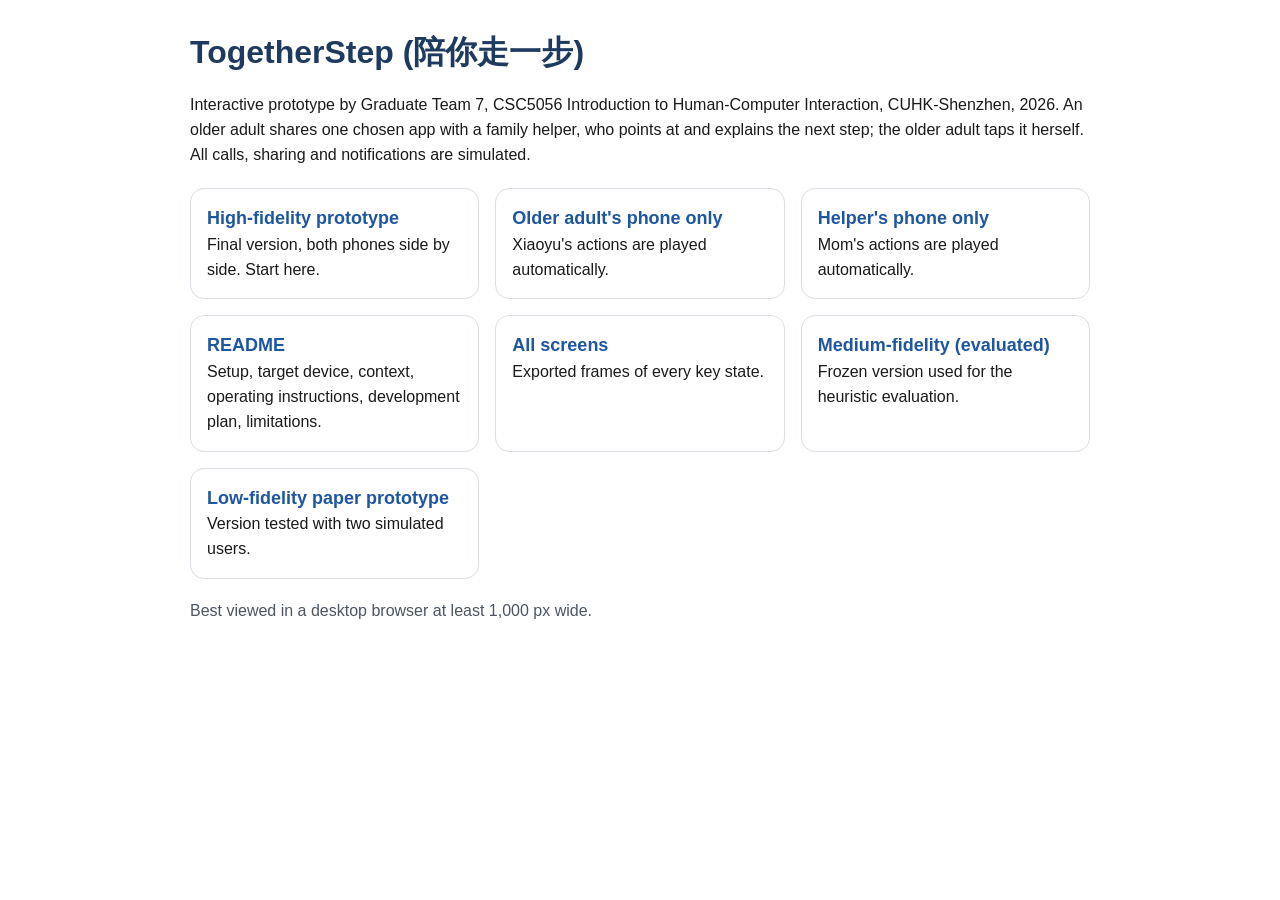
==== index.html @ 4c910368 "Publish the TogetherStep interactive prototype (HCI Assignment 2, Graduate Team 7) Co-authored-by: C" ====
<!doctype html><html lang='en'><head><meta charset='utf-8'><meta name='viewport' content='width=device-width, initial-scale=1'><title>TogetherStep prototype</title><style>
body { font: 16px/1.55 -apple-system, "Segoe UI", Roboto, Arial, sans-serif; color: #1a1a1a; max-width: 900px; margin: 32px auto; padding: 0 20px; }
h1, h2, h3 { line-height: 1.25; } h1 { color: #1e3a5f; }
table { border-collapse: collapse; width: 100%; margin: 12px 0; font-size: 15px; }
th, td { border: 1px solid #d9dee5; padding: 6px 8px; text-align: left; vertical-align: top; }
th { background: #eef3fa; }
code { background: #f3f4f6; padding: 1px 4px; border-radius: 4px; }
a { color: #1e56a0; }
.cards { display: grid; grid-template-columns: repeat(auto-fit, minmax(240px, 1fr)); gap: 16px; margin: 20px 0; }
.card { border: 1px solid #d9dee5; border-radius: 14px; padding: 16px; text-decoration: none; color: inherit; display: block; }
.card:hover { box-shadow: 0 4px 16px rgba(0,0,0,.08); }
.card b { color: #1e56a0; font-size: 18px; }
</style></head><body><h1>TogetherStep (陪你走一步)</h1><p>Interactive prototype by Graduate Team 7, CSC5056 Introduction to Human-Computer Interaction, CUHK-Shenzhen, 2026. An older adult shares one chosen app with a family helper, who points at and explains the next step; the older adult taps it herself. All calls, sharing and notifications are simulated.</p><div class='cards'><a class='card' href='hi-fi/index.html'><b>High-fidelity prototype</b><br>Final version, both phones side by side. Start here.</a><a class='card' href='hi-fi/index.html?view=elder&partner=auto'><b>Older adult's phone only</b><br>Xiaoyu's actions are played automatically.</a><a class='card' href='hi-fi/index.html?view=helper&partner=auto'><b>Helper's phone only</b><br>Mom's actions are played automatically.</a><a class='card' href='README.html'><b>README</b><br>Setup, target device, context, operating instructions, development plan, limitations.</a><a class='card' href='screens/index.html'><b>All screens</b><br>Exported frames of every key state.</a><a class='card' href='mid-fi/index.html'><b>Medium-fidelity (evaluated)</b><br>Frozen version used for the heuristic evaluation.</a><a class='card' href='low-fi/index.html'><b>Low-fidelity paper prototype</b><br>Version tested with two simulated users.</a></div><p style='color:#4b5563'>Best viewed in a desktop browser at least 1,000 px wide.</p></body></html>
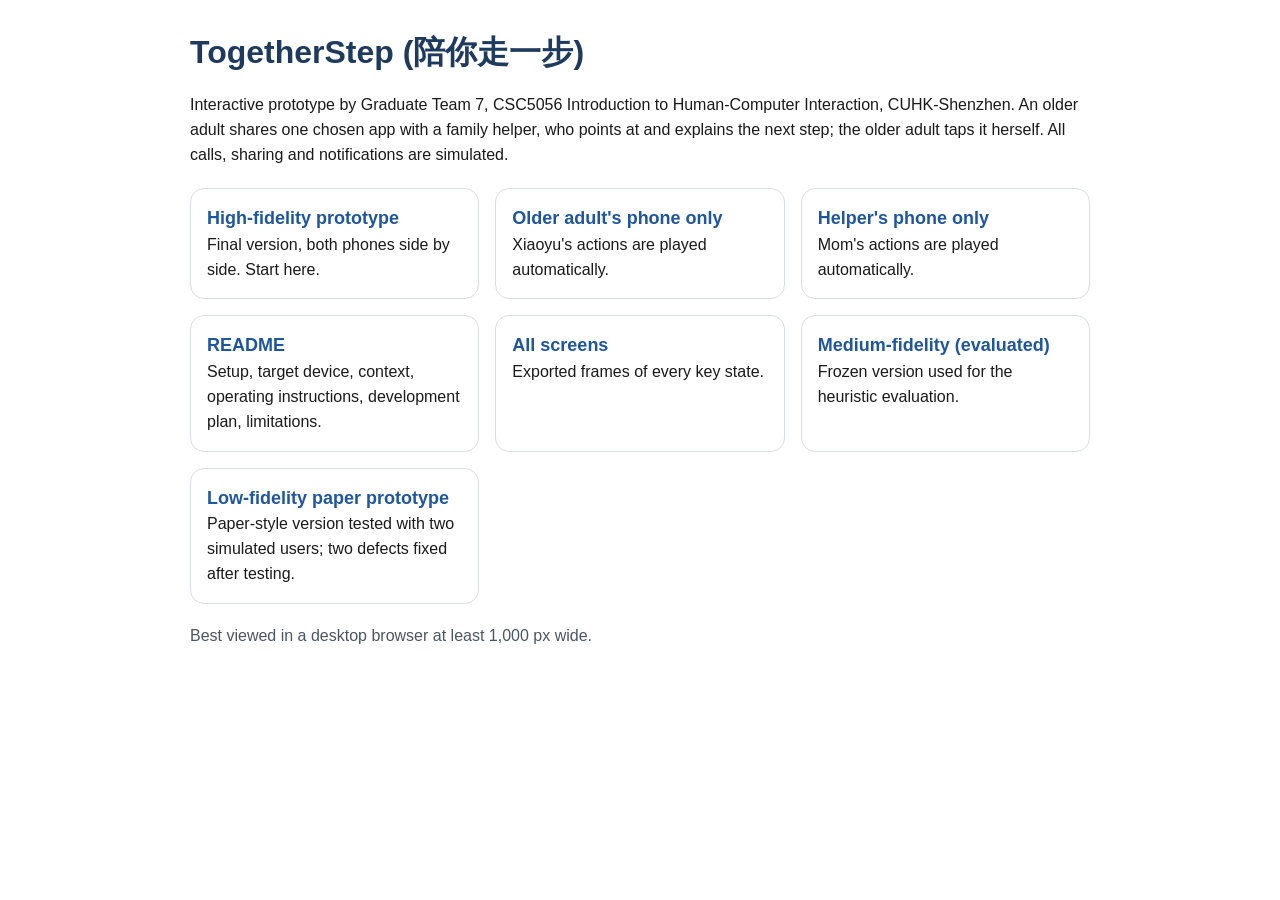
==== commit 402b9097: "Update the low-fidelity prototype and README Low-fi: Chat/Photos no longer start a share, Repeat no " ====
--- a/index.html
+++ b/index.html
@@ -10,4 +10,4 @@
 .card { border: 1px solid #d9dee5; border-radius: 14px; padding: 16px; text-decoration: none; color: inherit; display: block; }
 .card:hover { box-shadow: 0 4px 16px rgba(0,0,0,.08); }
 .card b { color: #1e56a0; font-size: 18px; }
-</style></head><body><h1>TogetherStep (陪你走一步)</h1><p>Interactive prototype by Graduate Team 7, CSC5056 Introduction to Human-Computer Interaction, CUHK-Shenzhen, 2026. An older adult shares one chosen app with a family helper, who points at and explains the next step; the older adult taps it herself. All calls, sharing and notifications are simulated.</p><div class='cards'><a class='card' href='hi-fi/index.html'><b>High-fidelity prototype</b><br>Final version, both phones side by side. Start here.</a><a class='card' href='hi-fi/index.html?view=elder&partner=auto'><b>Older adult's phone only</b><br>Xiaoyu's actions are played automatically.</a><a class='card' href='hi-fi/index.html?view=helper&partner=auto'><b>Helper's phone only</b><br>Mom's actions are played automatically.</a><a class='card' href='README.html'><b>README</b><br>Setup, target device, context, operating instructions, development plan, limitations.</a><a class='card' href='screens/index.html'><b>All screens</b><br>Exported frames of every key state.</a><a class='card' href='mid-fi/index.html'><b>Medium-fidelity (evaluated)</b><br>Frozen version used for the heuristic evaluation.</a><a class='card' href='low-fi/index.html'><b>Low-fidelity paper prototype</b><br>Version tested with two simulated users.</a></div><p style='color:#4b5563'>Best viewed in a desktop browser at least 1,000 px wide.</p></body></html>+</style></head><body><h1>TogetherStep (陪你走一步)</h1><p>Interactive prototype by Graduate Team 7, CSC5056 Introduction to Human-Computer Interaction, CUHK-Shenzhen. An older adult shares one chosen app with a family helper, who points at and explains the next step; the older adult taps it herself. All calls, sharing and notifications are simulated.</p><div class='cards'><a class='card' href='hi-fi/index.html'><b>High-fidelity prototype</b><br>Final version, both phones side by side. Start here.</a><a class='card' href='hi-fi/index.html?view=elder&partner=auto'><b>Older adult's phone only</b><br>Xiaoyu's actions are played automatically.</a><a class='card' href='hi-fi/index.html?view=helper&partner=auto'><b>Helper's phone only</b><br>Mom's actions are played automatically.</a><a class='card' href='README.html'><b>README</b><br>Setup, target device, context, operating instructions, development plan, limitations.</a><a class='card' href='screens/index.html'><b>All screens</b><br>Exported frames of every key state.</a><a class='card' href='mid-fi/index.html'><b>Medium-fidelity (evaluated)</b><br>Frozen version used for the heuristic evaluation.</a><a class='card' href='low-fi/index.html'><b>Low-fidelity paper prototype</b><br>Paper-style version tested with two simulated users; two defects fixed after testing.</a></div><p style='color:#4b5563'>Best viewed in a desktop browser at least 1,000 px wide.</p></body></html>
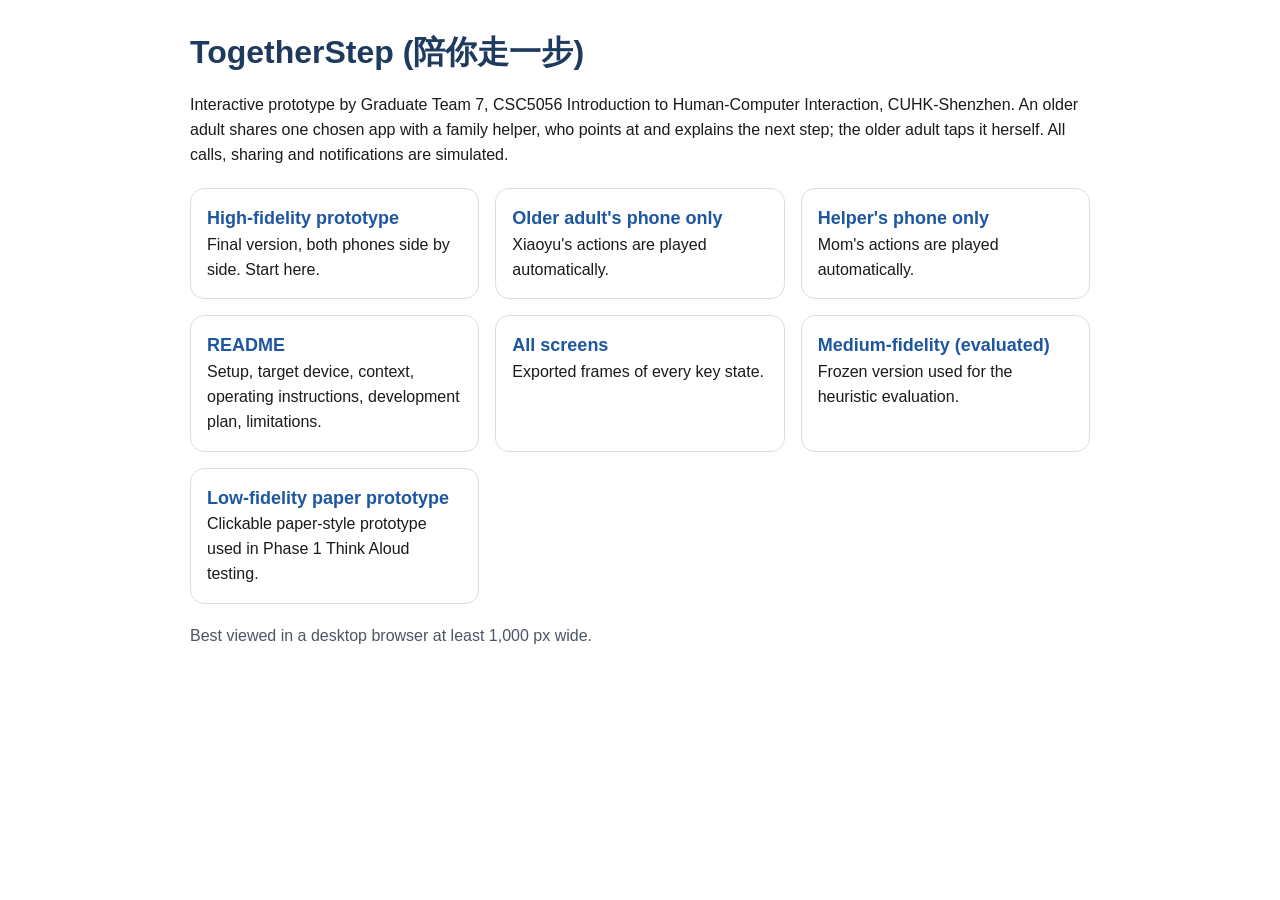
==== commit 68de984c: "Sync the Phase 4 high-fidelity prototype, screen gallery and README Co-authored-by: Cursor <cursorag" ====
--- a/index.html
+++ b/index.html
@@ -6,8 +6,8 @@
 th { background: #eef3fa; }
 code { background: #f3f4f6; padding: 1px 4px; border-radius: 4px; }
 a { color: #1e56a0; }
-.cards { display: grid; grid-template-columns: repeat(auto-fit, minmax(240px, 1fr)); gap: 16px; margin: 20px 0; }
+.cards { display: grid; grid-template-columns: repeat(auto-fit, minmax(240px, minmax(240px, 1fr))); grid-template-columns: repeat(auto-fit, minmax(240px, 1fr)); gap: 16px; margin: 20px 0; }
 .card { border: 1px solid #d9dee5; border-radius: 14px; padding: 16px; text-decoration: none; color: inherit; display: block; }
 .card:hover { box-shadow: 0 4px 16px rgba(0,0,0,.08); }
 .card b { color: #1e56a0; font-size: 18px; }
-</style></head><body><h1>TogetherStep (陪你走一步)</h1><p>Interactive prototype by Graduate Team 7, CSC5056 Introduction to Human-Computer Interaction, CUHK-Shenzhen. An older adult shares one chosen app with a family helper, who points at and explains the next step; the older adult taps it herself. All calls, sharing and notifications are simulated.</p><div class='cards'><a class='card' href='hi-fi/index.html'><b>High-fidelity prototype</b><br>Final version, both phones side by side. Start here.</a><a class='card' href='hi-fi/index.html?view=elder&partner=auto'><b>Older adult's phone only</b><br>Xiaoyu's actions are played automatically.</a><a class='card' href='hi-fi/index.html?view=helper&partner=auto'><b>Helper's phone only</b><br>Mom's actions are played automatically.</a><a class='card' href='README.html'><b>README</b><br>Setup, target device, context, operating instructions, development plan, limitations.</a><a class='card' href='screens/index.html'><b>All screens</b><br>Exported frames of every key state.</a><a class='card' href='mid-fi/index.html'><b>Medium-fidelity (evaluated)</b><br>Frozen version used for the heuristic evaluation.</a><a class='card' href='low-fi/index.html'><b>Low-fidelity paper prototype</b><br>Paper-style version tested with two simulated users; two defects fixed after testing.</a></div><p style='color:#4b5563'>Best viewed in a desktop browser at least 1,000 px wide.</p></body></html>+</style></head><body><h1>TogetherStep (陪你走一步)</h1><p>Interactive prototype by Graduate Team 7, CSC5056 Introduction to Human-Computer Interaction, CUHK-Shenzhen. An older adult shares one chosen app with a family helper, who points at and explains the next step; the older adult taps it herself. All calls, sharing and notifications are simulated.</p><div class='cards'><a class='card' href='hi-fi/index.html'><b>High-fidelity prototype</b><br>Final version, both phones side by side. Start here.</a><a class='card' href='hi-fi/index.html?view=elder&partner=auto'><b>Older adult's phone only</b><br>Xiaoyu's actions are played automatically.</a><a class='card' href='hi-fi/index.html?view=helper&partner=auto'><b>Helper's phone only</b><br>Mom's actions are played automatically.</a><a class='card' href='README.html'><b>README</b><br>Setup, target device, context, operating instructions, development plan, limitations.</a><a class='card' href='screens/index.html'><b>All screens</b><br>Exported frames of every key state.</a><a class='card' href='mid-fi/index.html'><b>Medium-fidelity (evaluated)</b><br>Frozen version used for the heuristic evaluation.</a><a class='card' href='low-fi/index.html'><b>Low-fidelity paper prototype</b><br>Clickable paper-style prototype used in Phase 1 Think Aloud testing.</a></div><p style='color:#4b5563'>Best viewed in a desktop browser at least 1,000 px wide.</p></body></html>
